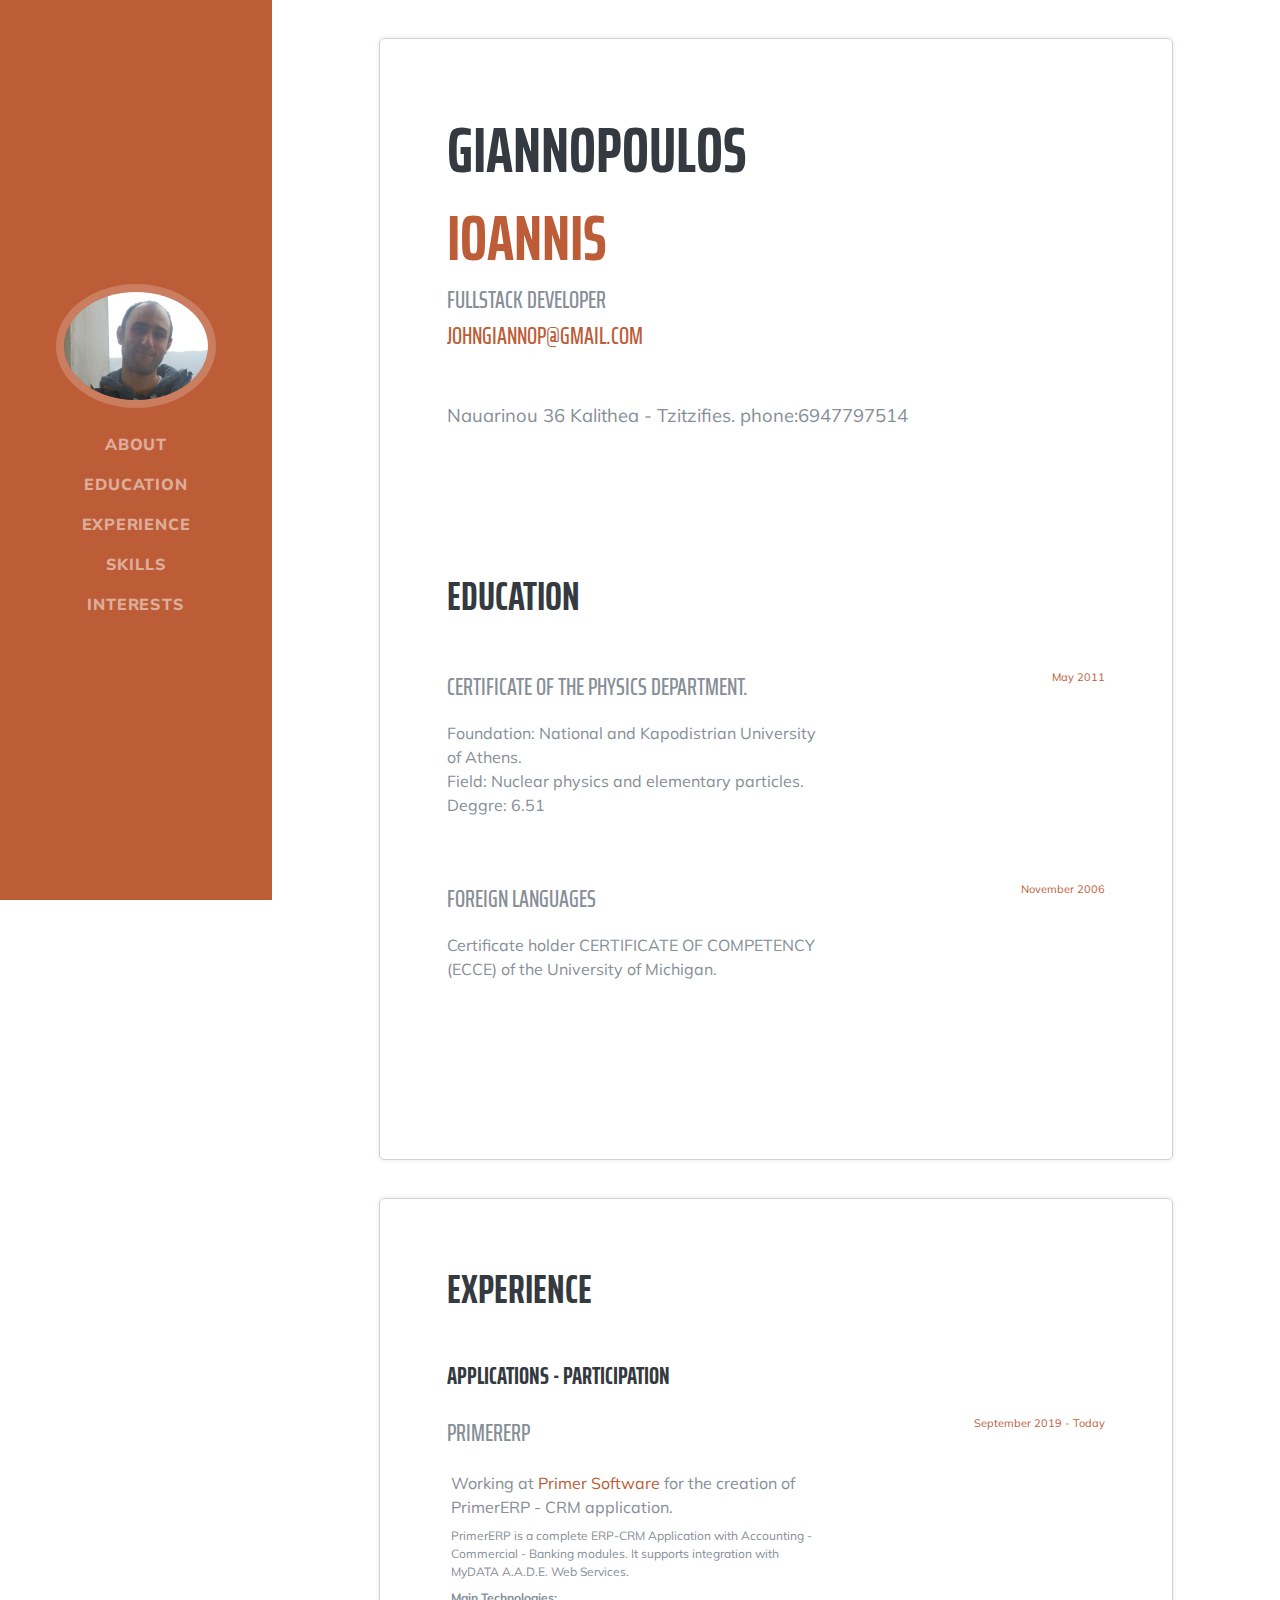
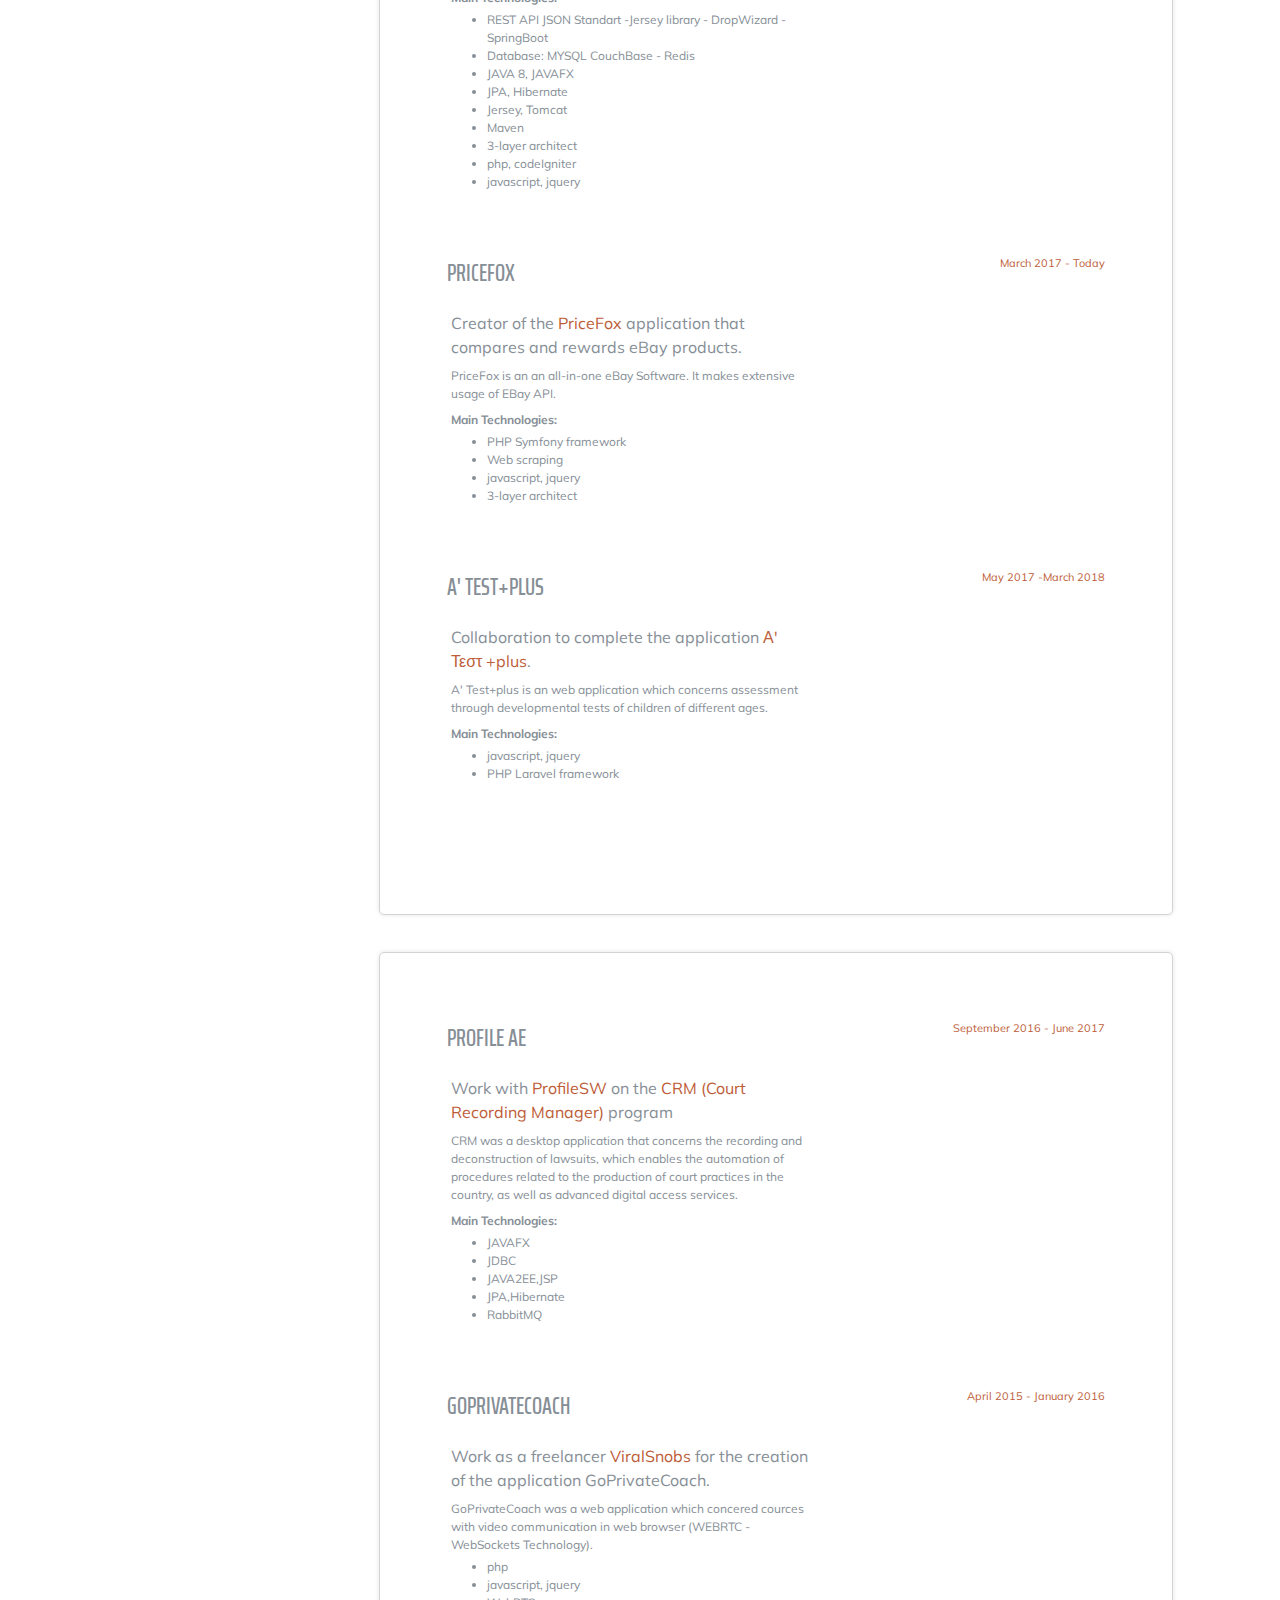
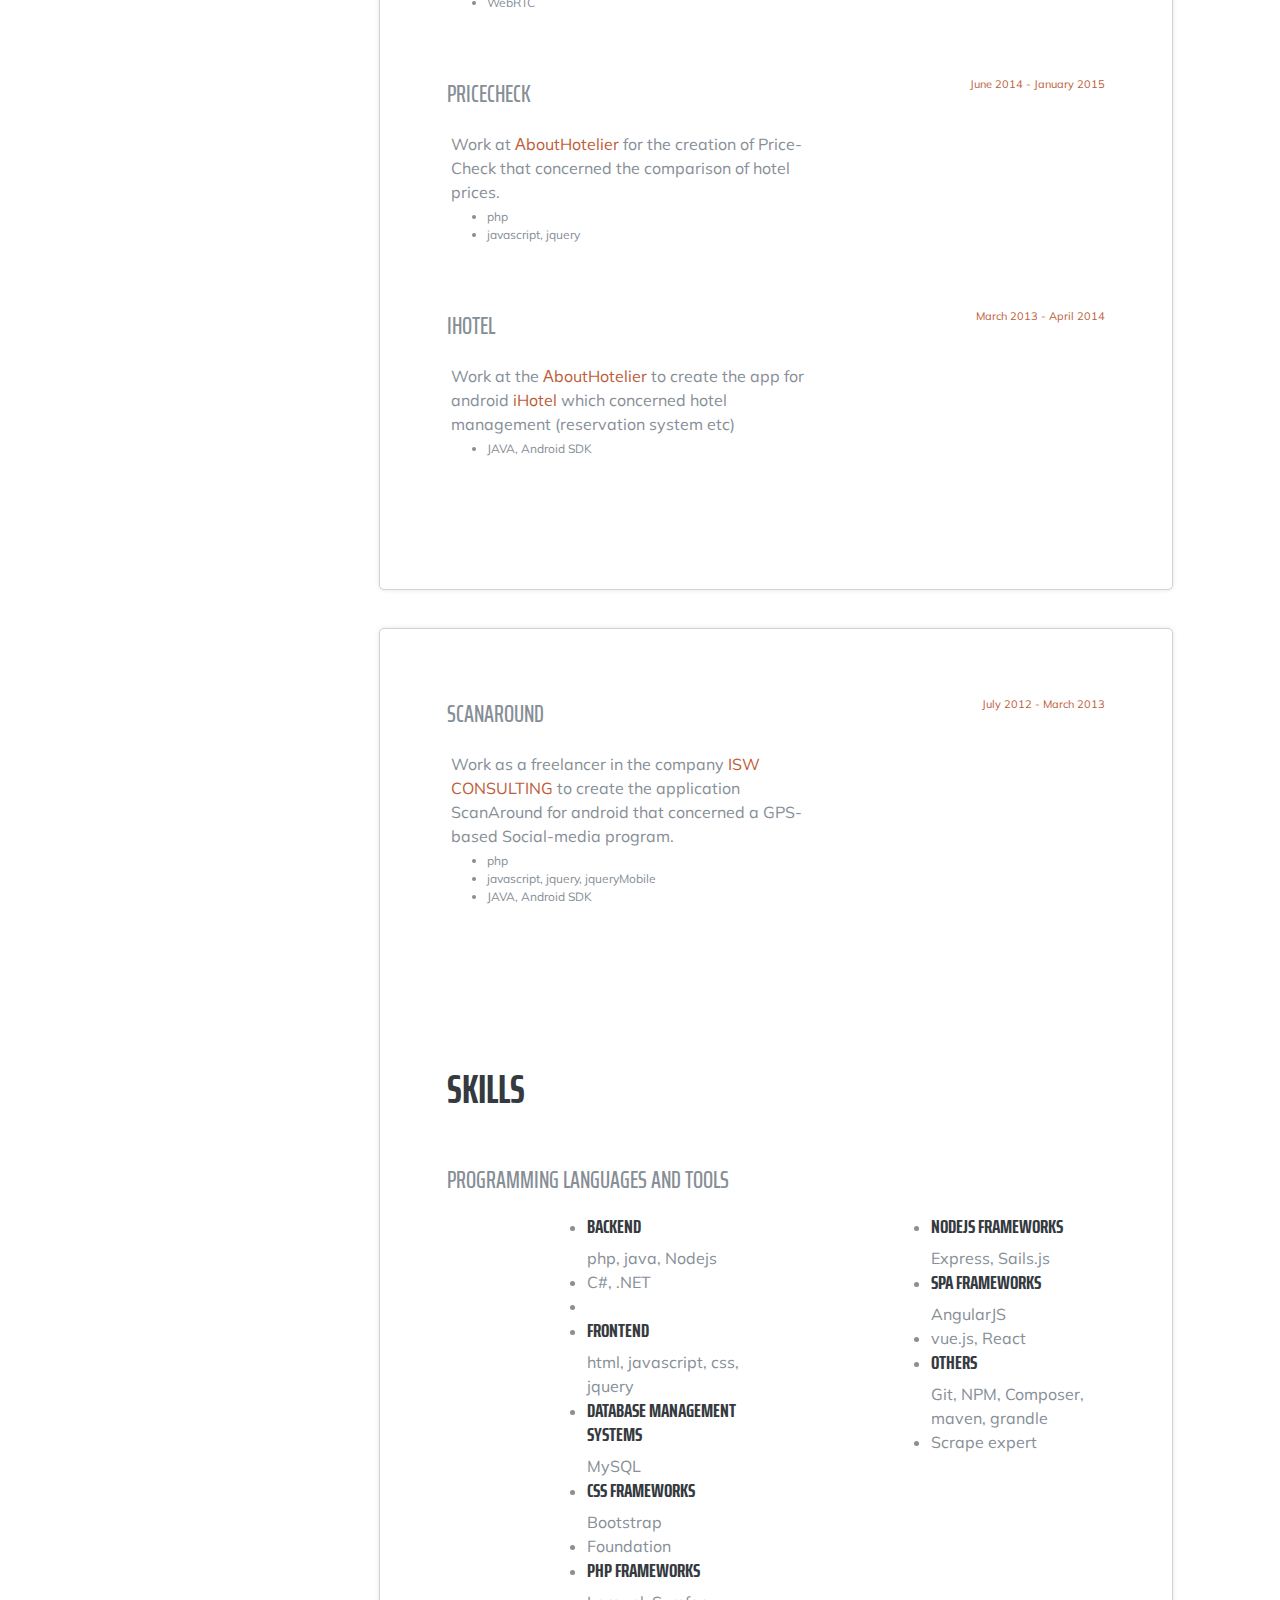
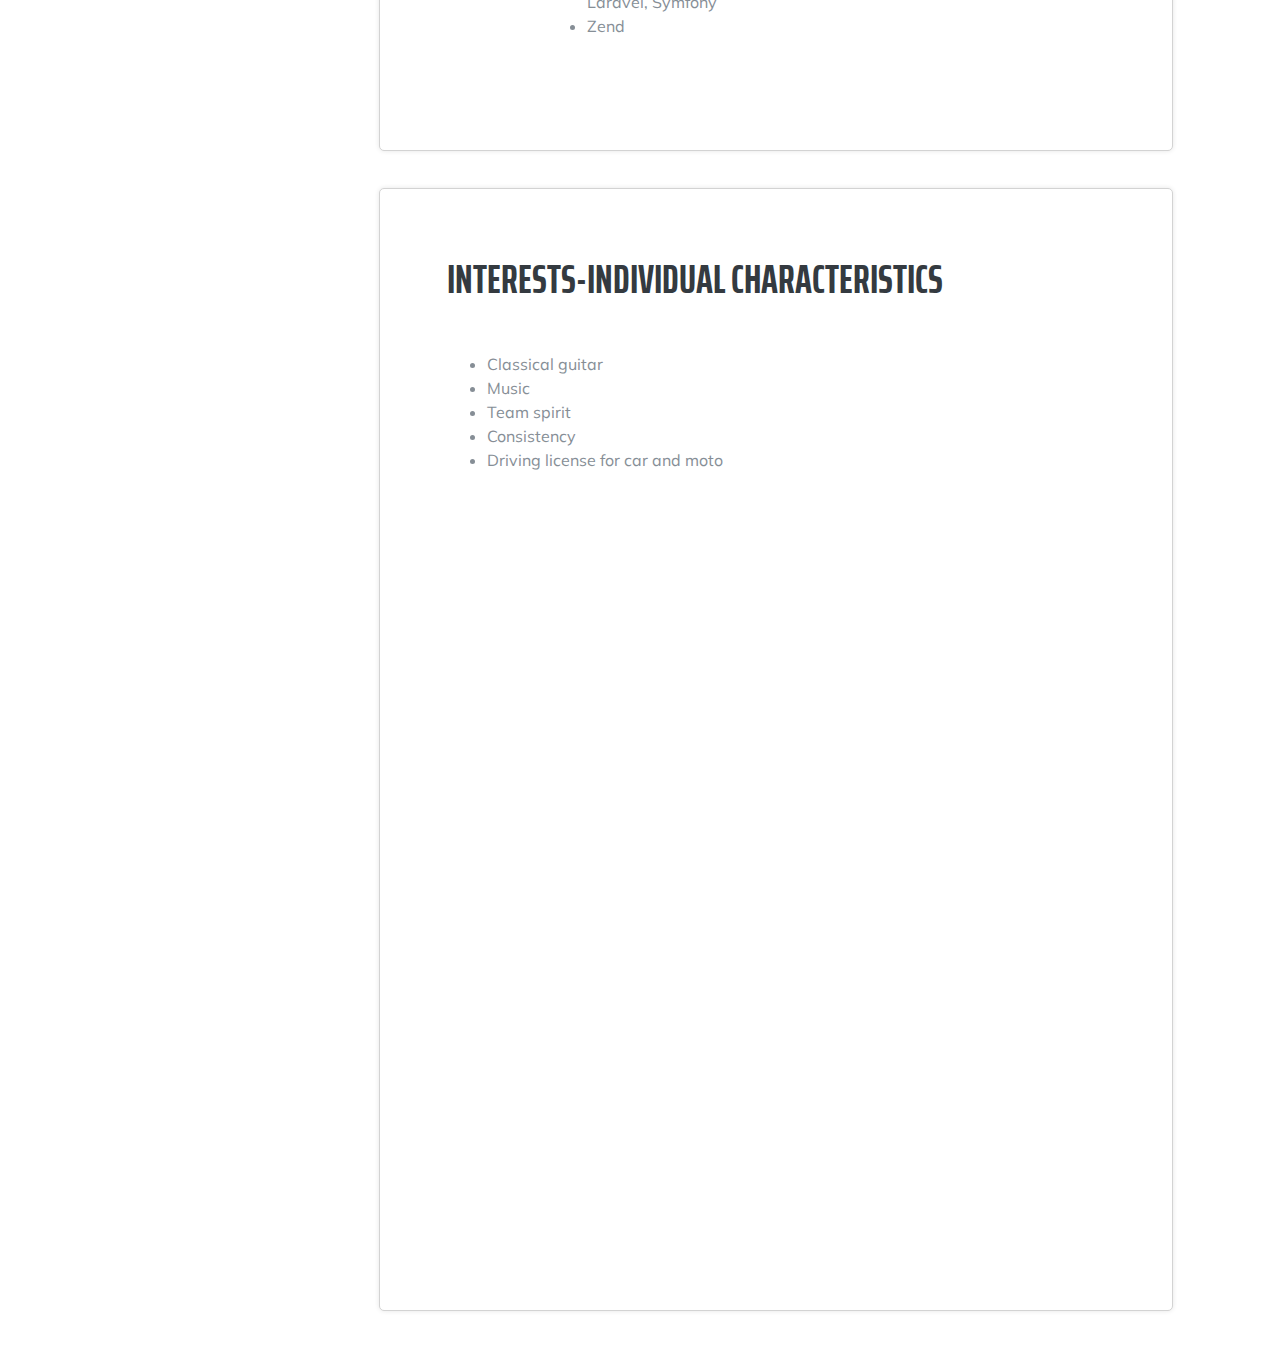
==== print/index.html @ 8fb61f72 "add print view" ====
<!DOCTYPE html>
<html lang="en">

  <head>

    <meta charset="utf-8">
    <meta name="viewport" content="width=device-width, initial-scale=1, shrink-to-fit=no">
    <meta name="description" content="jgiannop cv">
    <meta name="author" content="jgiannop">

    <title>Ioannis Giannopoulos</title>

    <link href="../vendor/bootstrap/css/bootstrap.min.css" rel="stylesheet">
    <link href="https://fonts.googleapis.com/css?family=Saira+Extra+Condensed:500,700" rel="stylesheet">
    <link href="https://fonts.googleapis.com/css?family=Muli:400,400i,800,800i" rel="stylesheet">
    <link href="vendor/fontawesome-free/css/all.min.css" rel="stylesheet">
    <link href="../css/resume.css" rel="stylesheet">
  </head>

  <body id="page-top">
    <nav class="navbar navbar-expand-lg navbar-dark bg-primary fixed-top" id="sideNav">
      <a class="navbar-brand js-scroll-trigger" href="#page-top">
        <span class="d-block d-lg-none">Clarence Taylor</span>
        <span class="d-none d-lg-block">
          <img class="img-fluid img-profile rounded-circle mx-auto mb-2" src="../img/profile.jpg" alt="">
        </span>
      </a>
      
      <button class="navbar-toggler" type="button" data-toggle="collapse" data-target="#navbarSupportedContent" aria-controls="navbarSupportedContent" aria-expanded="false" aria-label="Toggle navigation">
        <span class="navbar-toggler-icon"></span>
      </button>
      <div class="collapse navbar-collapse" id="navbarSupportedContent">
      
        <ul class="navbar-nav">
          <li class="nav-item">
            <a class="nav-link js-scroll-trigger" href="#about">ABOUT</a>
          </li>
                <li class="nav-item">
            <a class="nav-link js-scroll-trigger" href="#education">EDUCATION</a>
          </li>
          <li class="nav-item">
            <a class="nav-link js-scroll-trigger" href="#experience">EXPERIENCE</a>
          </li>
  
          <li class="nav-item">
            <a class="nav-link js-scroll-trigger" href="#skills">SKILLS</a>
          </li>
          <li class="nav-item">
            <a class="nav-link js-scroll-trigger" href="#interests">INTERESTS</a>
          </li>
        </ul>
      </div>
    </nav>
    <div class="page">
        <div class="container-fluid p-0">
          <section class="resume-section p-3 p-lg-5 d-flex d-column" id="about">
            <div class="my-auto">
              <h1 class="mb-0">GIANNOPOULOS<br>
                <span class="text-primary">IOANNIS</span>
              </h1>
              <div class="subheading mb-5">FullStack Developer<br>
                <a href="mailto:name@email.com">johngiannop@gmail.com</a>
              </div>
              <p class="lead mb-5">Nauarinou 36 Kalithea - Tzitzifies. phone:6947797514</p>
            </div>
          </section>
          <section class="resume-section p-3 p-lg-5 d-flex flex-column" id="education">
            <div class="my-auto">
              <h2 class="mb-5">EDUCATION</h2>
      
              <div class="resume-item d-flex flex-column flex-md-row mb-5">
                <div class="resume-content mr-auto">
                  <div class="subheading mb-3">Certificate of the Physics Department.</div>
                  <div>Foundation: National and Kapodistrian University of Athens.</div>
                  <div>Field: Nuclear physics and elementary particles.</div>
                  <p> Deggre: 6.51</p>
                </div>
                <div class="resume-date text-md-right">
                  <span class="text-primary">May 2011</span>
                </div>
              </div>
      
              <div class="resume-item d-flex flex-column flex-md-row">
                <div class="resume-content mr-auto">
              
                  <div class="subheading mb-3">Foreign Languages</div>
                  <p>Certificate holder CERTIFICATE OF COMPETENCY (ECCE) of the University of Michigan.</p>
                </div>
                <div class="resume-date text-md-right">
                  <span class="text-primary">November 2006</span>
                </div>
              </div>
      
            </div>
          </section>
        </div>
    </div>
    <div class="page">
      <section class="resume-section p-3 p-lg-5 d-flex flex-column" id="experience">
        <div class="my-auto">
          <h2 class="mb-5">Experience</h2>

          <h3 class="mb-0">Applications - Participation</h3><br>


          <div class="resume-item d-flex flex-column flex-md-row mb-5 experience_item">
            <div class="resume-content mr-auto">
              <div class="subheading mb-3">PrimerERP</div>
              <p>Working at <a href="https://primer.gr" target="_blank">Primer Software </a> for the creation of PrimerERP - CRM application.</p>
              <p class="small_desc">PrimerERP is a complete ERP-CRM Application with Accounting - Commercial - Banking modules.
                It supports integration with MyDATA A.A.D.E. Web Services.
              </p>
              <p class="main_techs">Main Technologies:</p>
              <div class="main_techs_details">
                <ul>
                  <li>REST API JSON Standart -Jersey library - DropWizard - SpringBoot</li>
                  <li>Database: MYSQL CouchBase - Redis</li>
                  <li>JAVA 8, JAVAFX</li>
                  <li>JPA, Hibernate</li>
                  <li>Jersey, Tomcat</li>
                  <li>Maven</li>
                  <li>3-layer architect</li>
                  <li>php, codeIgniter</li>
                  <li>javascript, jquery</li>
                </ul>
              </div>
            </div>
            <div class="resume-date text-md-right">
              <span class="text-primary">September 2019 - Today</span>
            </div>
          </div>
          <div class="resume-item d-flex flex-column flex-md-row mb-5 experience_item">
            <div class="resume-content mr-auto">
              <div class="subheading mb-3">PriceFox</div>
              <p>Creator of the  <a href="https://price-fox.com" target="_blank">PriceFox</a> application that compares and rewards eBay products.</p>
              <p class="small_desc">PriceFox is an an all-in-one eBay Software. It makes extensive usage of EBay API.
              </p>
              <p class="main_techs">Main Technologies:</p>
              <div class="main_techs_details">
                <ul>
                  <li>PHP Symfony framework</li>
                  <li>Web scraping</li>
                  <li>javascript, jquery</li>
                  <li>3-layer architect</li>
                </ul>
              </div>

            </div>
            <div class="resume-date text-md-right">
              <span class="text-primary">March 2017 - Today</span>
            </div>
          </div>

          <div class="resume-item d-flex flex-column flex-md-row mb-5 experience_item">
            <div class="resume-content mr-auto">
              <div class="subheading mb-3">A' Test+plus</div>
              <p>Collaboration to complete the application <a href="https://checkup.atestplus.gr" target="_blank">Α' Τεστ +plus</a>.</p>
              <p class="small_desc">A' Test+plus is an web application which concerns assessment through developmental tests of children of different ages.
              </p>
              <p class="main_techs">Main Technologies:</p>
              <div class="main_techs_details">
                <ul>
                  <li>javascript, jquery</li>
                  <li>PHP Laravel framework</li>
                </ul>
              </div>
            </div>
            <div class="resume-date text-md-right">
              <span class="text-primary">May 2017 -March 2018</span>
            </div>
          </div>


          

        </div>

      </section>
    </div>
    <div class="page">
      <section class="resume-section p-3 p-lg-5 d-flex flex-column" id="experience">
        <div class="my-auto">
        
          
        
          <div class="resume-item d-flex flex-column flex-md-row mb-5 experience_item">
            <div class="resume-content mr-auto">
              <div class="subheading mb-3">profile AE</div>
              <p>Work with <a href="https://www.profilesw.com/el/" target="_blank">ProfileSW</a> on the <a href="https://www.ospd.gr/" target="_blank">CRM (Court Recording Manager)</a> program </p>
              <p class="small_desc">CRM was a desktop application that concerns the recording and deconstruction of lawsuits, which enables the automation of procedures related to the production of court practices in the country, as well as advanced digital access services.
              </p>
              <p class="main_techs">Main Technologies:</p>
              <div class="main_techs_details">
                <ul>
                  <li>JAVAFX</li>
                  <li>JDBC</li>
                  <li>JAVA2EE,JSP</li>
                  <li>JPA,Hibernate</li>
                  <li>RabbitMQ</li>
                </ul>
              </div>
            </div>
            <div class="resume-date text-md-right">
                <span class="text-primary">September 2016 - June 2017</span>
            </div>
          </div>


          <div class="resume-item d-flex flex-column flex-md-row mb-5 experience_item">
          
            <div class="resume-content mr-auto">
              <div class="subheading mb-3">GoPrivateCoach</div>
              <p>Work as a freelancer <a href=" https://viralsnobs.com/" target="_blank">ViralSnobs</a>  for the creation of the application GoPrivateCoach.</a></p>
                <p class="small_desc">GoPrivateCoach was a web application which concered cources with video communication in web browser (WEBRTC - WebSockets Technology).
                </p>
                <div class="main_techs_details">
                  <ul>
                    <li>php</li>
                    <li>javascript, jquery</li>
                    <li>WebRTC</li>
                  </ul>
                </div>
            </div>
            <div class="resume-date text-md-right">
                  <span class="text-primary">April 2015 - January 2016</span>
            </div>
          </div>
          <div class="resume-item d-flex flex-column flex-md-row mb-5 experience_item">
          
            <div class="resume-content mr-auto">
              <div class="subheading mb-3">PriceCheck</div>
              <p>Work at <a href="https://www.abouthotelier.com" target="_blank">ΑboutHotelier</a> for the creation of Price-Check that concerned the comparison of hotel
                prices.</p>
                <div class="main_techs_details">
                  <ul>
                    <li>php</li>
                    <li>javascript, jquery</li>
                  </ul>
                </div>
            </div>
            <div class="resume-date text-md-right">
              <span class="text-primary">June 2014 - January 2015</span>
            </div>
          </div>



          <div class="resume-item d-flex flex-column flex-md-row mb-5 experience_item">
          
            <div class="resume-content mr-auto">
              <div class="subheading mb-3">iHotel</div>
              <p>Work at the <a href="https://app.price-fox.com" target="_blank">ΑboutHotelier</a> to create the app for android <a href="https://www.abouthotelier.com/hotel-manager-app/" target="_blank">iHotel</a> which concerned hotel management (reservation system etc)</a></p>
            
            <div class="main_techs_details">
              <ul>
                <li>JAVA, Android SDK</li>
              </ul>
            </div> 
          </div>
            <div class="resume-date text-md-right">
              <span class="text-primary">March 2013 - April 2014</span>
            </div>
        
          </div>

      

        </div>

      </section>
    </div>
    <div class="page">
      <section class="resume-section p-3 p-lg-5 d-flex flex-column" >
        <div class="my-auto">
        

        
          <div class="resume-item d-flex flex-column flex-md-row mb-5 experience_item">
          
            <div class="resume-content mr-auto">
              <div class="subheading mb-3">ScanAround</div>
              <p>Work as a freelancer in the company <a href="https://www.iswconsulting.com/" target="_blank">ISW CONSULTING</a> to create the application ScanAround for android that concerned a GPS-based Social-media program.</a></p>
          
            <div class="main_techs_details">
              <ul>
                <li>php</li>
                <li>javascript, jquery, jqueryMobile</li>
                <li>JAVA, Android SDK</li>
              </ul>
            </div>
          </div>
            <div class="resume-date text-md-right">
              <span class="text-primary">July 2012 - March 2013</span>
            </div>
          
          </div>
        
        </div>

      </section>

      <section class="resume-section p-3 p-lg-5 d-flex flex-column" id="skills">
        <div class="my-auto">
          <h2 class="mb-5">Skills</h2>

        
          <div class="subheading mb-3" >Programming languages and tools</div>
          <div class="row">
            <div class="col-md-6">
              <ul class="fa-ul mb-0" style="margin-left:100px;">
                <li>
                  <h5>BackEnd</h5>
                  <i class="fa-li fa fa-check"></i> <i class="fa-li2 fa fa-check"></i> <i class="fa-li3 fa fa-check"></i> php,
                  java, Nodejs</li>
                <li>
                  <i class="fa-li fa fa-check"></i>C#, .NET</li>
                <li>
                
                  <li>
                    <h5>FrontEnd</h5>
                    <i class="fa-li fa fa-check"></i> <i class="fa-li2 fa fa-check"></i> <i class="fa-li3 fa fa-check"></i> html, javascript, css, jquery
                  </li>

                  <li>
                    <h5>Database Management Systems</h5>
                    <i class="fa-li fa fa-check"></i> <i class="fa-li2 fa fa-check"></i> MySQL </li>
                  <li>
                    <h5> CSS Frameworks</h5>
                    <i class="fa-li fa fa-check"></i> <i class="fa-li2 fa fa-check"></i> <i class="fa-li3 fa fa-check"></i>Bootstrap
                  </li>
                  <li>
                    <i class="fa-li fa fa-check"></i> Foundation
                  </li>
                  <li>
                    <h5> PHP frameWorks </h5>
                    <i class="fa-li fa fa-check"></i> <i class="fa-li2 fa fa-check"></i> <i class="fa-li3 fa fa-check"></i> Laravel, Symfony
                  </li>
                  <li>
                    <i class="fa-li fa fa-check"></i> Zend
                  </li>
                  
              </ul>
            </div>
            <div class="col-md-6">
              <ul class="fa-ul mb-0" style="margin-left:100px;">
                <li>
                  <h5> Nodejs frameWorks </h5>
                  <i class="fa-li fa fa-check"></i> <i class="fa-li2 fa fa-check"></i> Express, Sails.js
                </li>
                <li>
                  <h5> SPA frameWorks </h5>
                  <i class="fa-li fa fa-check"></i>  <i class="fa-li2 fa fa-check"></i> AngularJS
                </li>
                <li>
                  <i class="fa-li fa fa-check"></i>vue.js, React
                </li>
                <li>
                  <h5>Others</h5>
                  <i class="fa-li fa fa-check"></i> <i class="fa-li2 fa fa-check"></i> <i class="fa-li3 fa fa-check"></i>Git, NPM, Composer, maven, grandle
                </li>
                <li>
                  <i class="fa-li fa fa-check"></i> <i class="fa-li2 fa fa-check"></i> <i class="fa-li3 fa fa-check"></i>Scrape expert
                </li>
              </ul>
            </div>
          </div>

        </div>

      </section>

    </div>
    <div class="page">
   
      <section class="resume-section p-3 p-lg-5 d-flex flex-column" id="interests">
        <div class="my-auto">
          <h2 class="mb-5">INTERESTS-INDIVIDUAL CHARACTERISTICS</h2>
          <ul class="fa-ul mb-0">
            <li>
              Classical guitar</li>
            <li>
              Music</li>
            <li>
              Team spirit</li>
            <li>
              Consistency</li>
            <li>
              Driving license for car and moto</li>
          </ul>
      </div>
      </section>
    </div>

  <script src="vendor/jquery/jquery.min.js"></script>
  <script src="vendor/bootstrap/js/bootstrap.bundle.min.js"></script>
  <script src="vendor/jquery-easing/jquery.easing.min.js"></script>
  <script src="js/resume.min.js"></script>
  </body>

</html>
---- css/resume.css ----
/*!
 * Start Bootstrap - Resume v5.0.2 (https://startbootstrap.com/template-overviews/resume)
 * Copyright 2013-2018 Start Bootstrap
 * Licensed under MIT (https://github.com/BlackrockDigital/startbootstrap-resume/blob/master/LICENSE)
 */

body {
  font-family: 'Muli', -apple-system, BlinkMacSystemFont, 'Segoe UI', Roboto, 'Helvetica Neue', Arial, sans-serif, 'Apple Color Emoji', 'Segoe UI Emoji', 'Segoe UI Symbol', 'Noto Color Emoji';
  padding-top: 54px;
  color: #868e96;
}
@page {
  size: 7in 9.25in;
  margin: 27mm 16mm 27mm 16mm;
}
.page {
  width: 21cm;
  min-height: 29.7cm;
  padding: 0.5cm;
  margin: 1cm auto;
  border: 1px #D3D3D3 solid;
  border-radius: 5px;
  background: white;
  box-shadow: 0 0 5px rgba(0, 0, 0, 0.1);
}
@media print {

  html,
  body {
      width: 210mm;
      height: 297mm;
  }

  .page {
      margin: 0;
      border: initial;
      border-radius: initial;
      width: initial;
      min-height: initial;
      box-shadow: initial;
      background: initial;
      page-break-after: always;
  }
}

@media (min-width: 992px) {
  body {
    padding-top: 0;
    padding-left: 17rem;
  }
}

h1,
h2,
h3,
h4,
h5,
h6 {
  font-family: 'Saira Extra Condensed', -apple-system, BlinkMacSystemFont, 'Segoe UI', Roboto, 'Helvetica Neue', Arial, sans-serif, 'Apple Color Emoji', 'Segoe UI Emoji', 'Segoe UI Symbol', 'Noto Color Emoji';
  font-weight: 700;
  text-transform: uppercase;
  color: #343a40;
}

h1 {
  font-size: 4rem;
  line-height: 5.5rem;
}

h2 {
  font-size: 2.5rem;
}

h3 {
  font-size: 1.5rem;
}

p.lead {
  font-size: 1.15rem;
  font-weight: 400;
}

.subheading {
  text-transform: uppercase;
  font-weight: 500;
  font-family: 'Saira Extra Condensed', -apple-system, BlinkMacSystemFont, 'Segoe UI', Roboto, 'Helvetica Neue', Arial, sans-serif, 'Apple Color Emoji', 'Segoe UI Emoji', 'Segoe UI Symbol', 'Noto Color Emoji';
  font-size: 1.5rem;
}

.social-icons a {
  display: inline-block;
  height: 3.5rem;
  width: 3.5rem;
  background-color: #495057;
  color: #fff !important;
  border-radius: 100%;
  text-align: center;
  font-size: 1.5rem;
  line-height: 3.5rem;
  margin-right: 1rem;
}

.social-icons a:last-child {
  margin-right: 0;
}

.social-icons a:hover {
  background-color: #BD5D38;
}

.dev-icons {
  font-size: 3rem;
}

.dev-icons .list-inline-item i:hover {
  color: #BD5D38;
}

#sideNav .navbar-nav .nav-item .nav-link {
  font-weight: 800;
  letter-spacing: 0.05rem;
  text-transform: uppercase;
}

#sideNav .navbar-toggler:focus {
  outline-color: #d48a6e;
}

@media (min-width: 992px) {
  #sideNav {
    text-align: center;
    position: fixed;
    top: 0;
    left: 0;
    display: -webkit-box;
    display: -ms-flexbox;
    display: flex;
    -webkit-box-orient: vertical;
    -webkit-box-direction: normal;
    -ms-flex-direction: column;
    flex-direction: column;
    width: 17rem;
    height: 100vh;
  }
  #sideNav .navbar-brand {
    display: -webkit-box;
    display: -ms-flexbox;
    display: flex;
    margin: auto auto 0;
    padding: 0.5rem;
  }
  #sideNav .navbar-brand .img-profile {
    max-width: 10rem;
    max-height: 10rem;
    border: 0.5rem solid rgba(255, 255, 255, 0.2);
  }
  #sideNav .navbar-collapse {
    display: -webkit-box;
    display: -ms-flexbox;
    display: flex;
    -webkit-box-align: start;
    -ms-flex-align: start;
    align-items: flex-start;
    -webkit-box-flex: 0;
    -ms-flex-positive: 0;
    flex-grow: 0;
    width: 100%;
    margin-bottom: auto;
  }
  #sideNav .navbar-collapse .navbar-nav {
    -webkit-box-orient: vertical;
    -webkit-box-direction: normal;
    -ms-flex-direction: column;
    flex-direction: column;
    width: 100%;
  }
  #sideNav .navbar-collapse .navbar-nav .nav-item {
    display: block;
  }
  #sideNav .navbar-collapse .navbar-nav .nav-item .nav-link {
    display: block;
  }
}

section.resume-section {
  padding-top: 5rem !important;
  padding-bottom: 5rem !important;
  max-width: 75rem;
}

section.resume-section .resume-item .resume-date {
  min-width: none;
  font-size: 11px;
}

@media (min-width: 768px) {
  section.resume-section {
   /* min-height: 100vh;*/
  }
  section.resume-section .resume-item .resume-date {
    min-width: 18rem;
  }
}

@media (min-width: 992px) {
  section.resume-section {
    padding-top: 3rem !important;
    padding-bottom: 3rem !important;
  }
}

.bg-primary {
  background-color: #BD5D38 !important;
}

.text-primary {
  color: #BD5D38 !important;
}

a {
  color: #BD5D38;
}

a:hover, a:focus, a:active {
  color: #824027;
}
.fa-li2{
    position:absolute;
    left:-50px;
    bottom:4px; 
}
.fa-li3{
    position:absolute;
    left:-76px;
    bottom:4px; 
}

.small_desc{
  font-size: 12px;
  margin:0px;
  padding:0px;
}
.experience_item p{
  margin:0px;
  padding:4px;
}

.main_techs{
  font-size: 12px;
  margin:0px;
  font-weight: 700;
}
.main_techs_details > ul >li{
  font-size: 12px;
}
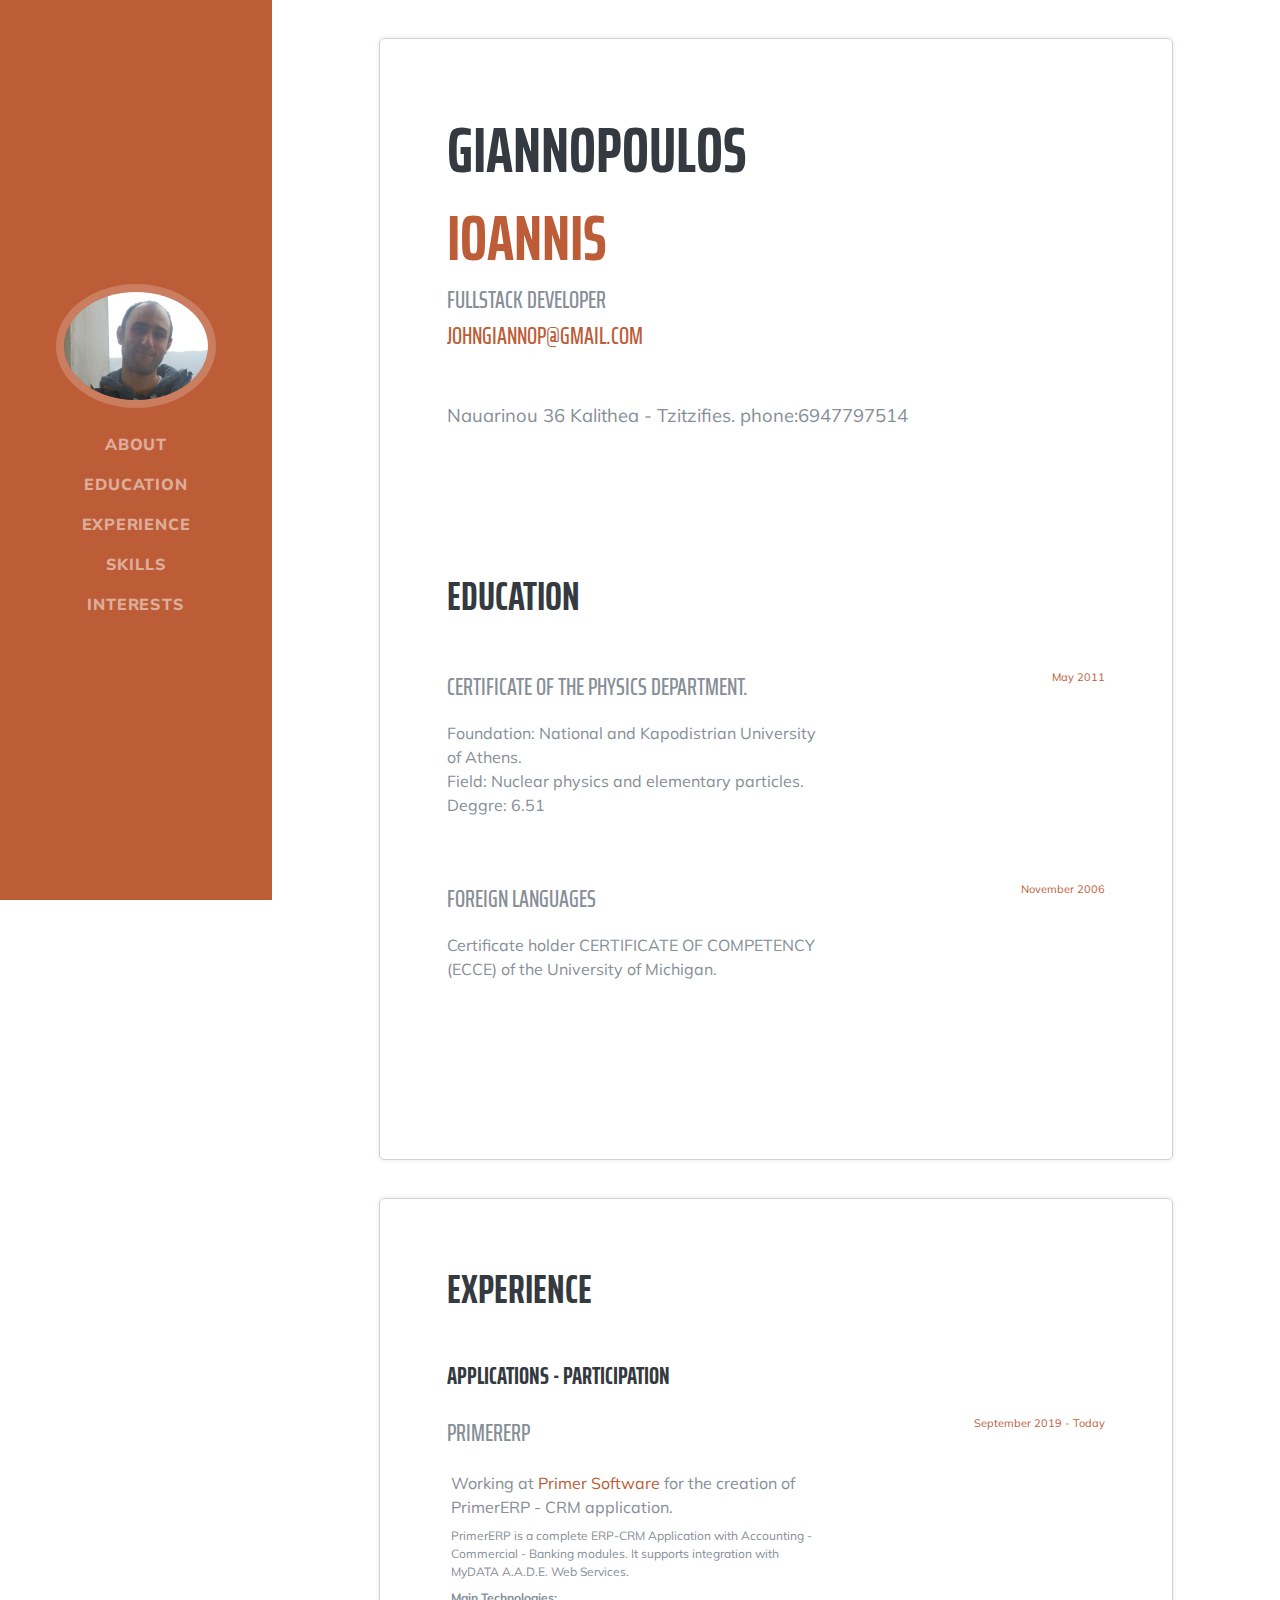
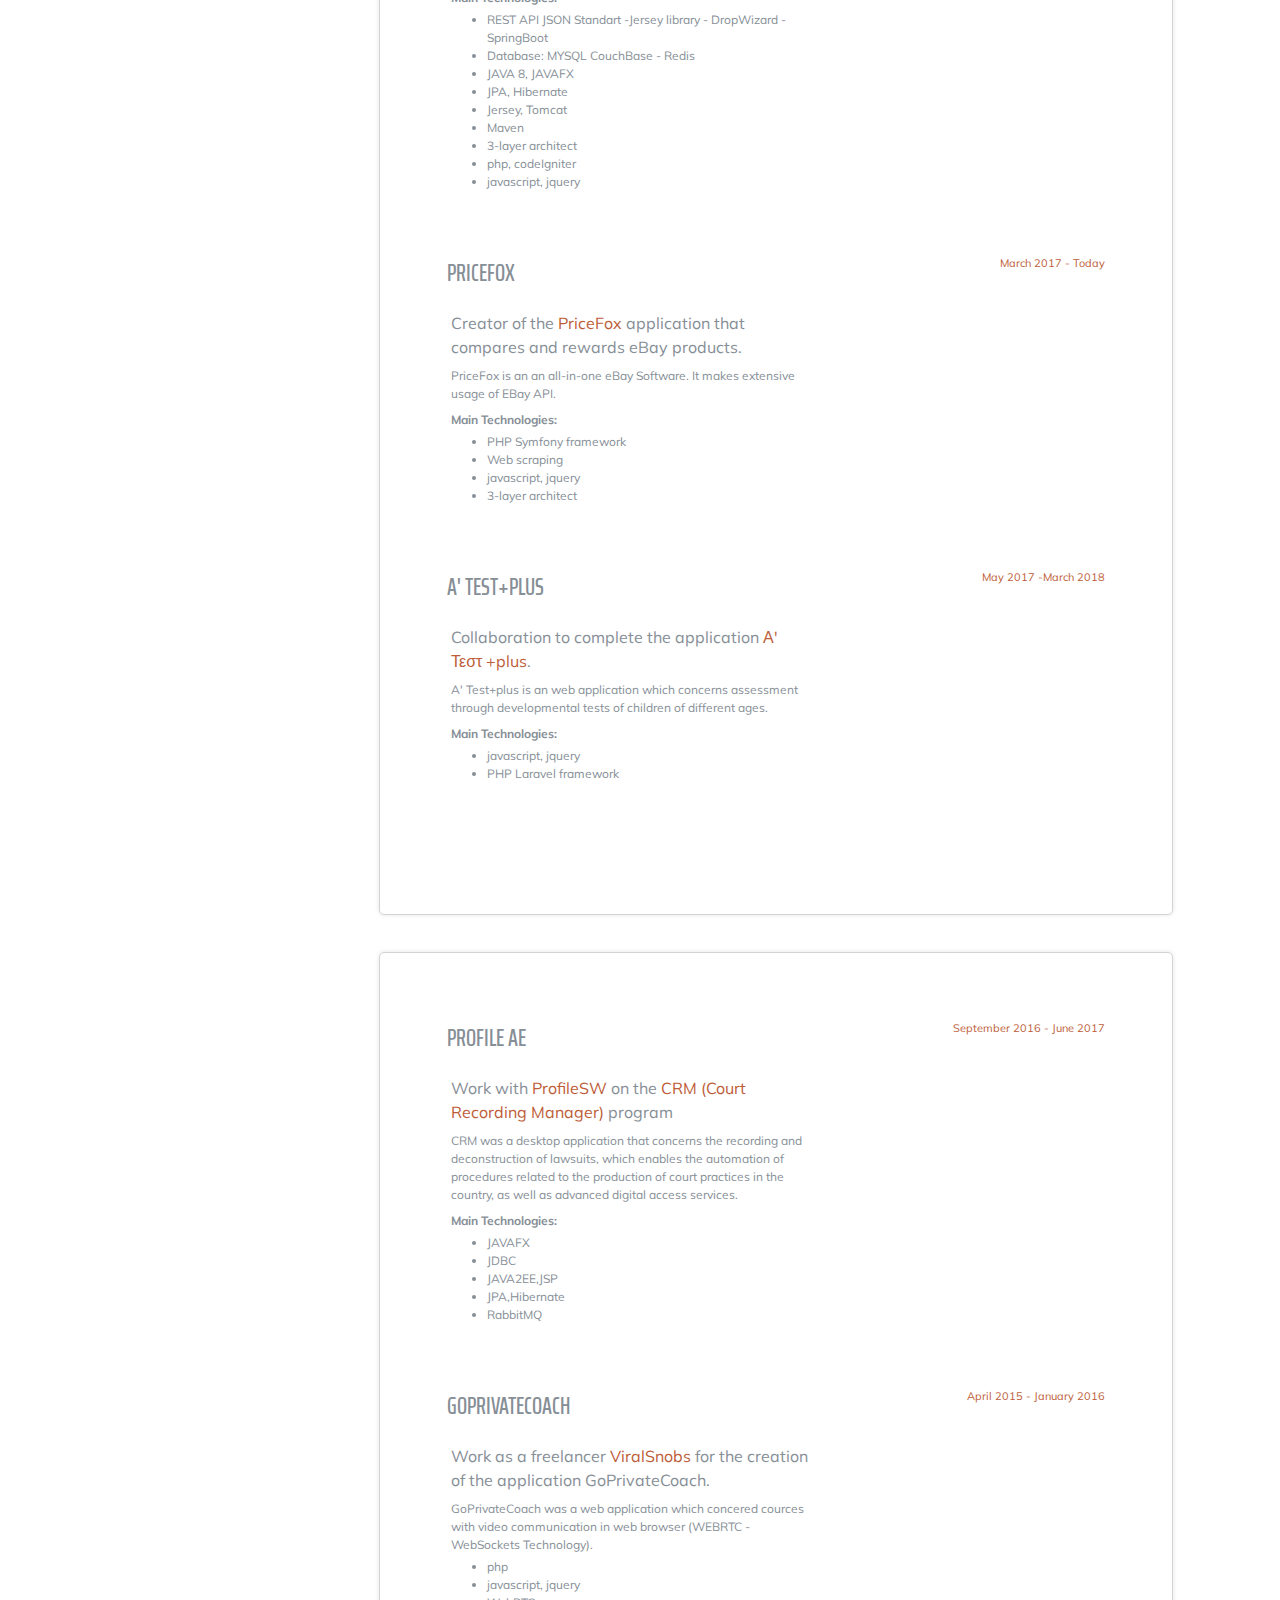
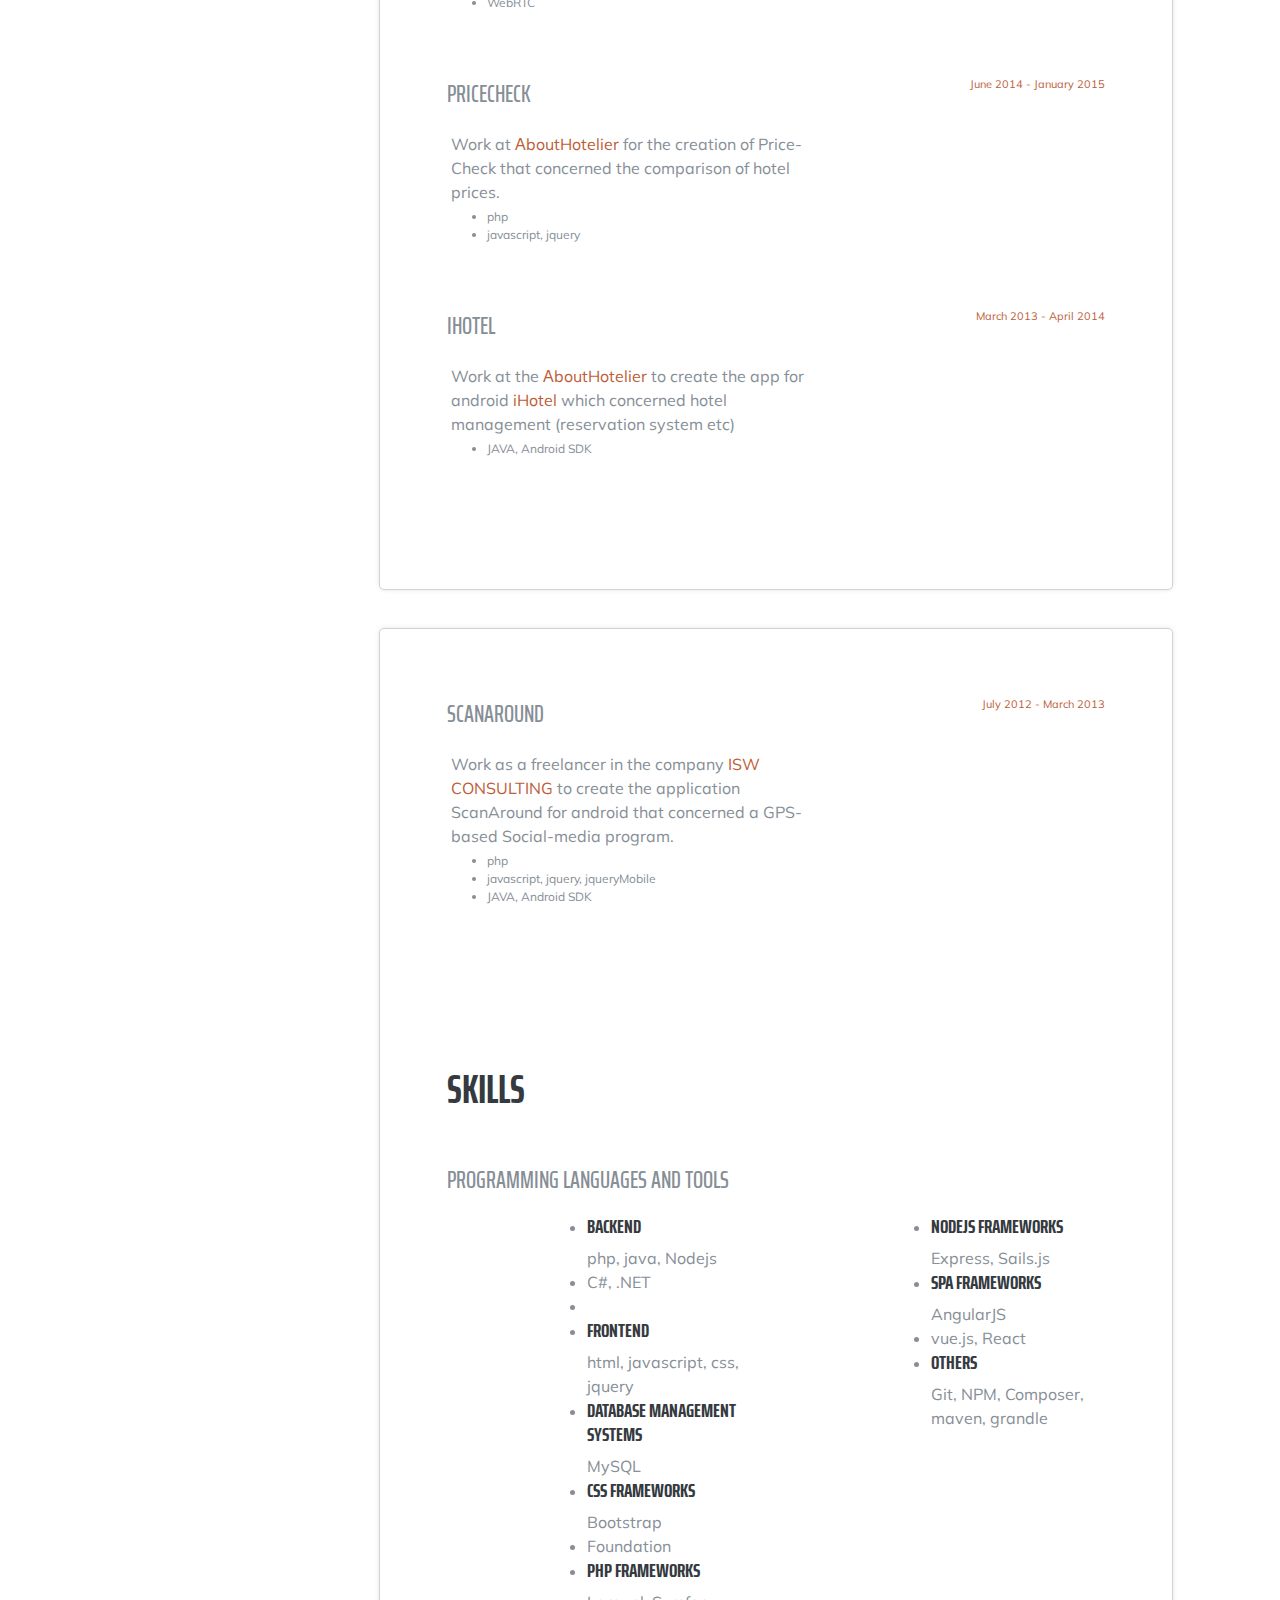
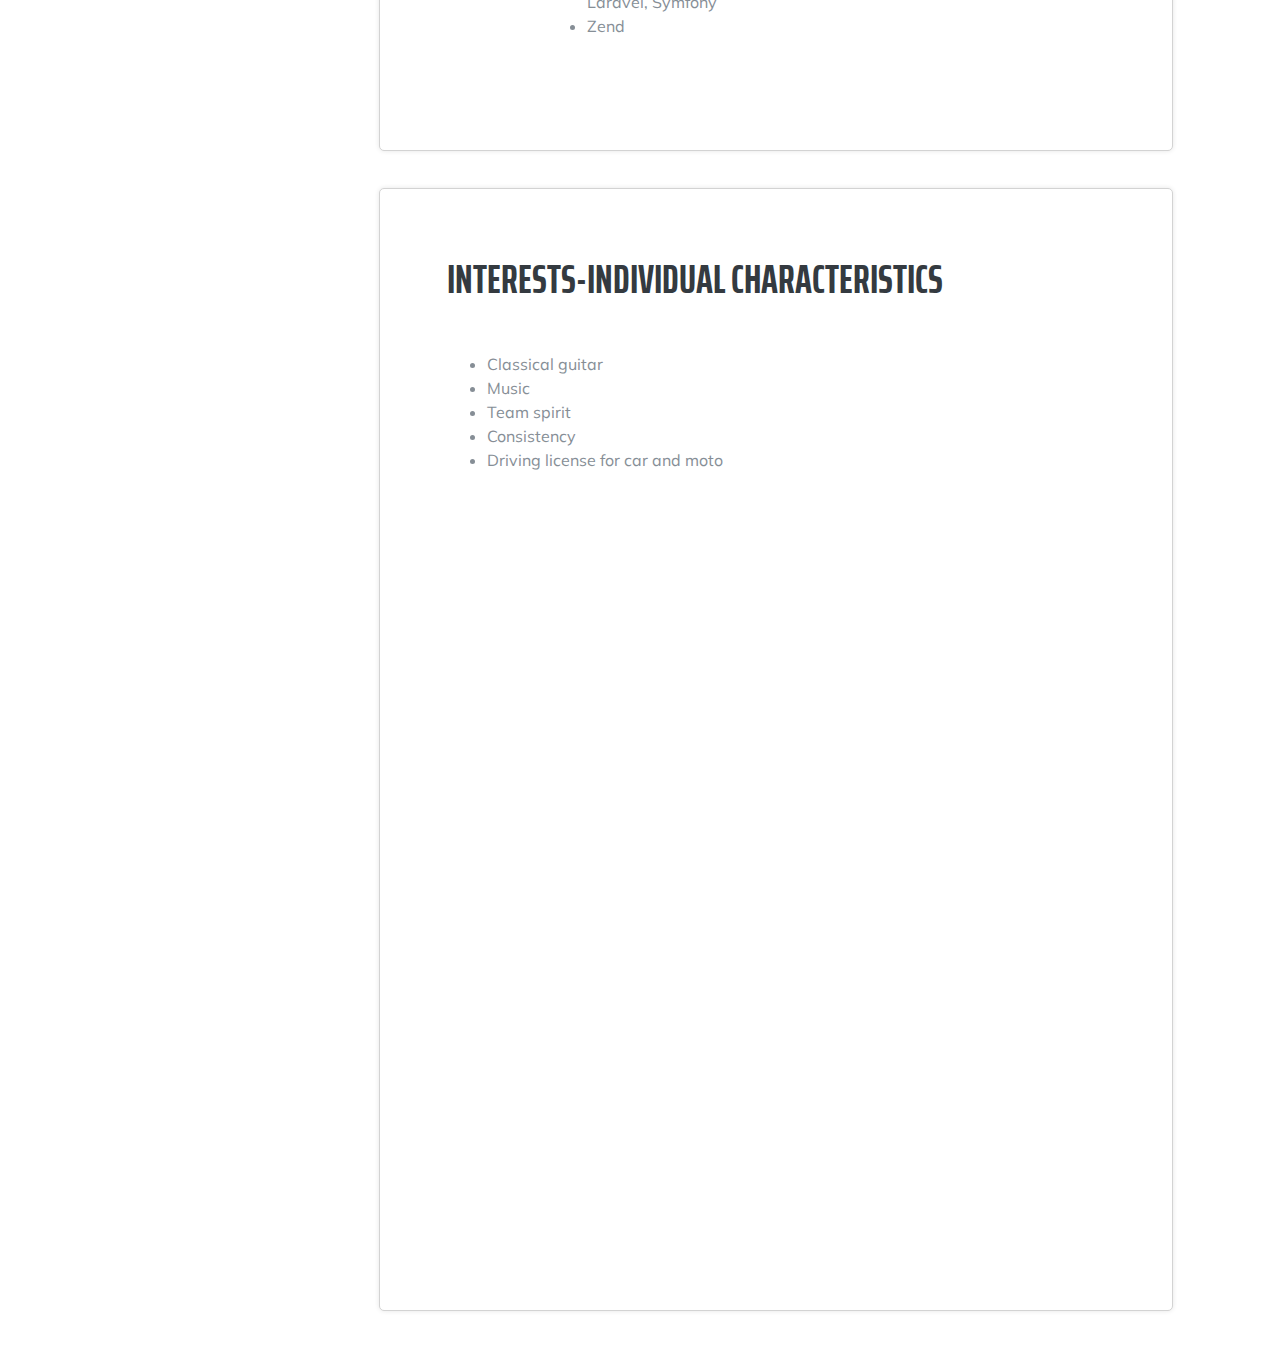
==== commit b8497bcb: "remove scrape expert" ====
--- a/print/index.html
+++ b/print/index.html
@@ -358,9 +358,6 @@
                   <h5>Others</h5>
                   <i class="fa-li fa fa-check"></i> <i class="fa-li2 fa fa-check"></i> <i class="fa-li3 fa fa-check"></i>Git, NPM, Composer, maven, grandle
                 </li>
-                <li>
-                  <i class="fa-li fa fa-check"></i> <i class="fa-li2 fa fa-check"></i> <i class="fa-li3 fa fa-check"></i>Scrape expert
-                </li>
               </ul>
             </div>
           </div>
